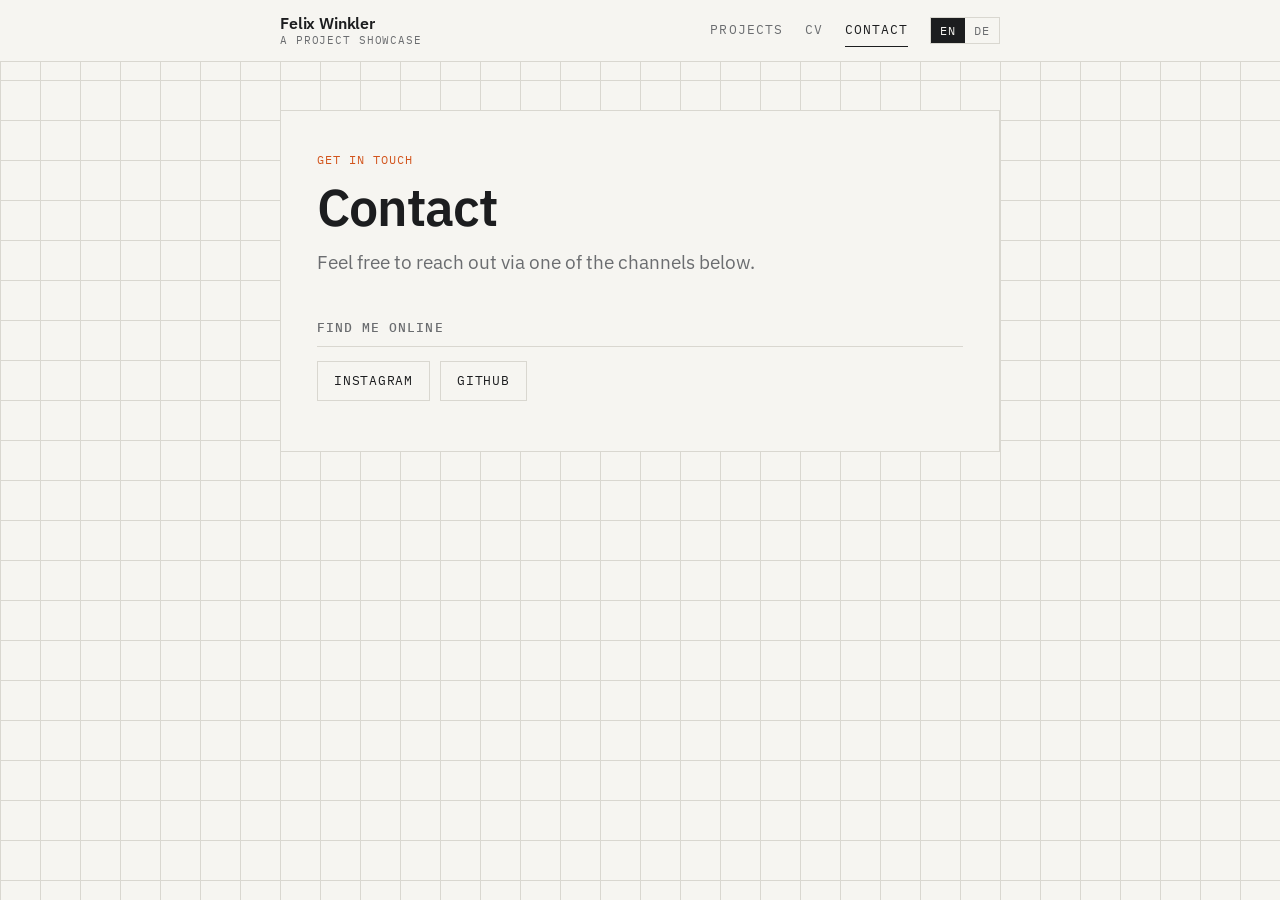
==== contact.html @ 9c03a891 "Rewrite German texts in natural German Co-Authored-By: Claude Sonnet 5.5 <noreply@anthropic.com> Cla" ====
<!doctype html>
<html lang="en" class="no-js">
<head>
<meta charset="utf-8">
<meta name="viewport" content="width=device-width, initial-scale=1">
<title>Contact – Felix Winkler</title>
<meta name="description" content="Get in touch with Felix Winkler.">
<link rel="preconnect" href="https://fonts.googleapis.com">
<link href="https://fonts.googleapis.com/css2?family=IBM+Plex+Mono:wght@400;500&family=IBM+Plex+Sans:wght@400;500;600&display=swap" rel="stylesheet">
<link rel="stylesheet" href="assets/style.css?v=6">
</head>
<body data-title="title.contact">
<header class="site-header">
  <div class="bar">
    <a class="brand" href="index.html">Felix Winkler<small data-i18n="brand.sub">A Project Showcase</small></a>
    <div class="right">
      <nav class="topnav" aria-label="Main">
        <ul>
          <li><a href="projects.html" data-i18n="nav.projects">Projects</a></li>
          <li><a href="cv.html" data-i18n="nav.cv">CV</a></li>
          <li><a href="contact.html" aria-current="page" data-i18n="nav.contact">Contact</a></li>
        </ul>
      </nav>
      <div class="lang" role="group" aria-label="Language">
        <button type="button" data-lang="en">EN</button><button type="button" data-lang="de">DE</button>
      </div>
    </div>
  </div>
</header>
<main>
  <div class="sheet">
    <p class="label" data-i18n="co.label">Get in touch</p>
    <h1 data-i18n="co.h1">Contact</h1>
    <p class="tagline" data-i18n="co.tagline">Feel free to reach out via one of the channels below.</p>

    <h2 data-i18n="co.h.online">Find me online</h2>
    <div class="links" id="social-links"></div>

    <div id="form-section">
      <h2 data-i18n="co.h.msg">Send a message</h2>
      <form class="contact" id="contact-form" method="post">
        <label><span data-i18n="co.f.name">Name</span><input type="text" name="name" required></label>
        <label><span data-i18n="co.f.mail">Your e-mail (for my reply)</span><input type="email" name="email" required></label>
        <label><span data-i18n="co.f.msg">Message</span><textarea name="message" rows="6" required></textarea></label>
        <input class="hp" type="text" name="_gotcha" tabindex="-1" autocomplete="off" aria-hidden="true">
        <button type="submit" data-i18n="co.f.send">Send</button>
        <p class="form-status" id="form-status" role="status"></p>
      </form>
    </div>
  </div>
</main>
<script src="assets/i18n.js?v=6"></script>
<script src="assets/site.js?v=6"></script>
</body>
</html>
---- assets/style.css ----
:root {
  --bg: #f6f5f1;
  --fg: #1c1d1f;
  --muted: #6b6d70;
  --line: #d9d7d0;
  --accent: #d2541c;
}
@media (prefers-color-scheme: dark) {
  :root {
    --bg: #141516;
    --fg: #ecebe7;
    --muted: #9a9b9d;
    --line: #2c2e30;
    --accent: #ee7a43;
  }
}
* { box-sizing: border-box; }
body {
  margin: 0;
  background: var(--bg);
  color: var(--fg);
  font-family: "IBM Plex Sans", system-ui, sans-serif;
  line-height: 1.55;
  background-image:
    linear-gradient(var(--line) 1px, transparent 1px),
    linear-gradient(90deg, var(--line) 1px, transparent 1px);
  background-size: 40px 40px;
  background-attachment: fixed;
}
a { color: var(--accent); text-underline-offset: 3px; }

/* ---------- header ---------- */
.site-header {
  background: var(--bg);
  border-bottom: 1px solid var(--line);
  position: sticky;
  top: 0;
  z-index: 10;
}
.site-header .bar {
  max-width: 760px;
  margin: 0 auto;
  padding: 14px 20px;
  display: flex;
  align-items: center;
  justify-content: space-between;
  gap: 16px;
}
.brand {
  color: var(--fg);
  text-decoration: none;
  font-weight: 600;
  letter-spacing: -.01em;
  line-height: 1.2;
}
.brand small {
  display: block;
  font-family: "IBM Plex Mono", monospace;
  font-weight: 400;
  font-size: 11px;
  letter-spacing: .08em;
  text-transform: uppercase;
  color: var(--muted);
}

/* ---------- top navigation ---------- */
.topnav ul { display: flex; gap: 22px; margin: 0; padding: 0; list-style: none; }
.topnav a {
  display: block;
  padding: 6px 0;
  color: var(--muted);
  text-decoration: none;
  font-family: "IBM Plex Mono", monospace;
  font-size: 13px;
  letter-spacing: .08em;
  text-transform: uppercase;
  border-bottom: 1px solid transparent;
}
.topnav a:hover, .topnav a:focus-visible { color: var(--fg); outline: none; }
.topnav a[aria-current="page"] { color: var(--fg); border-bottom-color: var(--fg); }
@media (max-width: 520px) {
  .site-header .bar { flex-wrap: wrap; }
  .topnav ul { gap: 16px; }
}

/* ---------- language switch ---------- */
.right { display: flex; align-items: center; gap: 22px; }
.lang { display: inline-flex; border: 1px solid var(--line); }
.lang button {
  font-family: "IBM Plex Mono", monospace;
  font-size: 12px;
  letter-spacing: .08em;
  color: var(--muted);
  background: transparent;
  border: 0;
  padding: 5px 9px;
  cursor: pointer;
}
.lang button:hover, .lang button:focus-visible { color: var(--fg); outline: none; }
.lang button[aria-pressed="true"] { background: var(--fg); color: var(--bg); }
@media (max-width: 520px) {
  .right { gap: 14px; }
  .topnav ul { gap: 12px; }
}

/* ---------- content ---------- */
main {
  max-width: 760px;
  margin: 0 auto;
  padding: 48px 20px 96px;
}
.sheet {
  background: var(--bg);
  border: 1px solid var(--line);
  padding: 40px 36px;
}
.label {
  font-family: "IBM Plex Mono", monospace;
  font-size: 12px;
  letter-spacing: .08em;
  text-transform: uppercase;
  color: var(--accent);
  margin: 0 0 10px;
}
h1 {
  font-size: clamp(34px, 7vw, 52px);
  line-height: 1.05;
  margin: 0 0 14px;
  font-weight: 600;
  letter-spacing: -.02em;
}
.tagline {
  font-size: 19px;
  color: var(--muted);
  margin: 0 0 40px;
  max-width: 34em;
}
h2 {
  font-family: "IBM Plex Mono", monospace;
  font-size: 13px;
  font-weight: 500;
  letter-spacing: .08em;
  text-transform: uppercase;
  color: var(--muted);
  border-bottom: 1px solid var(--line);
  padding-bottom: 8px;
  margin: 36px 0 14px;
}
ul.plain { list-style: none; padding: 0; margin: 0; }
ul.plain li { padding: 7px 0; }
li strong { font-weight: 600; }
.edu li { display: flex; justify-content: space-between; gap: 16px; flex-wrap: wrap; }
.edu span { color: var(--muted); font-size: 15px; }
.soon {
  margin-top: 40px;
  padding: 18px 20px;
  border: 1px dashed var(--accent);
  font-family: "IBM Plex Mono", monospace;
  font-size: 14px;
  color: var(--muted);
}
.soon b { color: var(--accent); font-weight: 500; }

/* ---------- contact ---------- */
.links a {
  display: inline-block;
  margin: 0 10px 10px 0;
  padding: 9px 16px;
  border: 1px solid var(--line);
  color: var(--fg);
  text-decoration: none;
  font-family: "IBM Plex Mono", monospace;
  font-size: 13px;
  letter-spacing: .06em;
  text-transform: uppercase;
}
.links a:hover, .links a:focus-visible { border-color: var(--accent); color: var(--accent); outline: none; }
form.contact { display: grid; gap: 14px; max-width: 480px; }
form.contact label { font-size: 14px; color: var(--muted); display: grid; gap: 4px; }
form.contact input, form.contact textarea {
  font: inherit;
  color: var(--fg);
  background: transparent;
  border: 1px solid var(--line);
  padding: 9px 11px;
}
form.contact input:focus, form.contact textarea:focus { border-color: var(--accent); outline: none; }
form.contact button {
  justify-self: start;
  font-family: "IBM Plex Mono", monospace;
  font-size: 13px;
  letter-spacing: .08em;
  text-transform: uppercase;
  color: var(--bg);
  background: var(--accent);
  border: 0;
  padding: 10px 20px;
  cursor: pointer;
}
.hp { position: absolute; left: -9999px; }
.form-status { font-size: 14px; color: var(--muted); min-height: 1.4em; margin: 0; }

@media (max-width: 520px) {
  main { padding-top: 28px; }
  .sheet { padding: 28px 20px; }
}
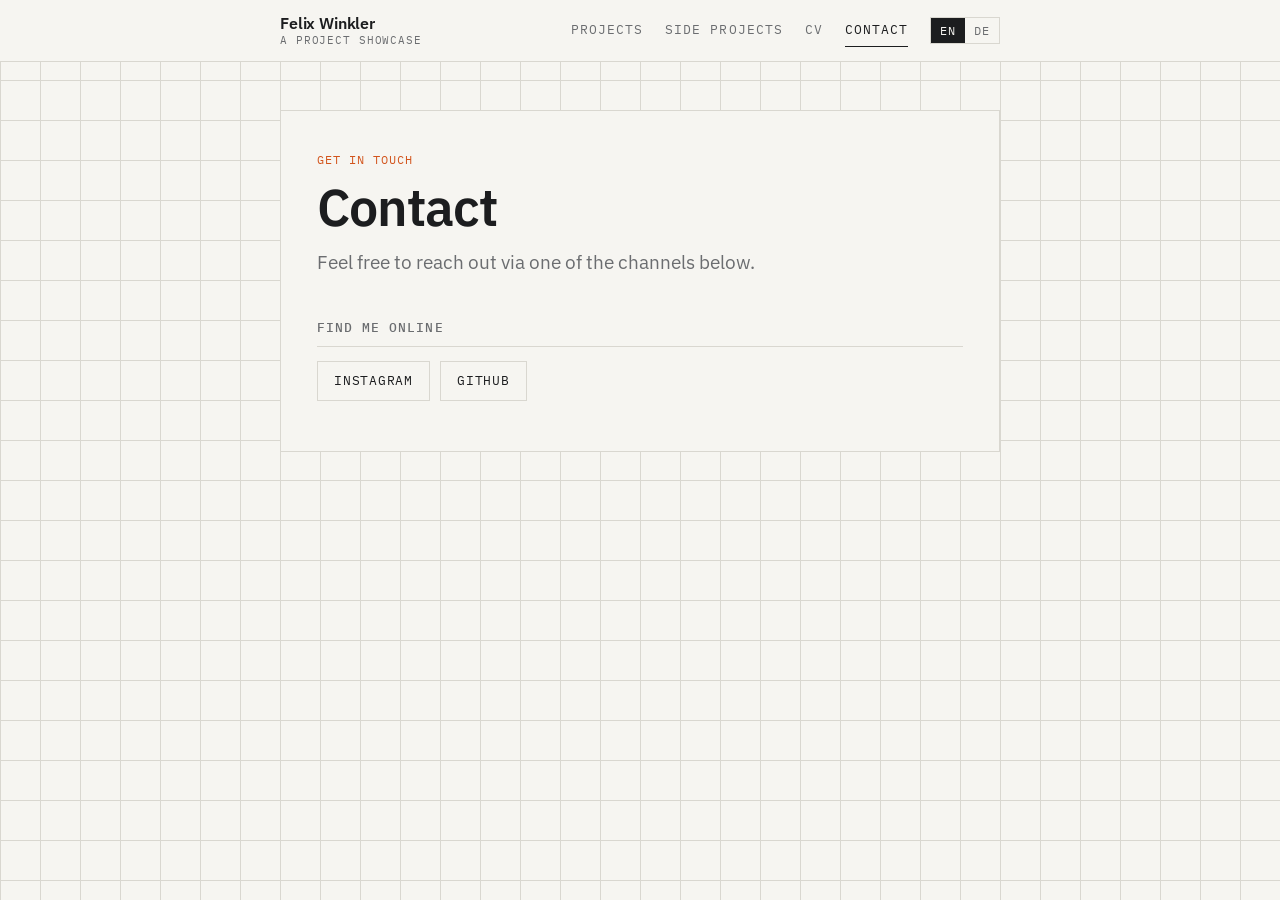
==== commit 51dbdfff: "Add Side Projects page between Projects and CV; tidy mobile header Co-Authored-By: Claude Sonnet 5.5" ====
--- a/contact.html
+++ b/contact.html
@@ -7,7 +7,7 @@
 <meta name="description" content="Get in touch with Felix Winkler.">
 <link rel="preconnect" href="https://fonts.googleapis.com">
 <link href="https://fonts.googleapis.com/css2?family=IBM+Plex+Mono:wght@400;500&family=IBM+Plex+Sans:wght@400;500;600&display=swap" rel="stylesheet">
-<link rel="stylesheet" href="assets/style.css?v=6">
+<link rel="stylesheet" href="assets/style.css?v=14">
 </head>
 <body data-title="title.contact">
 <header class="site-header">
@@ -17,6 +17,7 @@
       <nav class="topnav" aria-label="Main">
         <ul>
           <li><a href="projects.html" data-i18n="nav.projects">Projects</a></li>
+          <li><a href="side-projects.html" data-i18n="nav.side">Side Projects</a></li>
           <li><a href="cv.html" data-i18n="nav.cv">CV</a></li>
           <li><a href="contact.html" aria-current="page" data-i18n="nav.contact">Contact</a></li>
         </ul>
@@ -49,7 +50,7 @@
     </div>
   </div>
 </main>
-<script src="assets/i18n.js?v=6"></script>
-<script src="assets/site.js?v=6"></script>
+<script src="assets/i18n.js?v=14"></script>
+<script src="assets/site.js?v=14"></script>
 </body>
 </html>
--- a/assets/style.css
+++ b/assets/style.css
@@ -64,7 +64,7 @@
 }
 
 /* ---------- top navigation ---------- */
-.topnav ul { display: flex; gap: 22px; margin: 0; padding: 0; list-style: none; }
+.topnav ul { display: flex; flex-wrap: wrap; gap: 4px 22px; margin: 0; padding: 0; list-style: none; }
 .topnav a {
   display: block;
   padding: 6px 0;
@@ -99,8 +99,11 @@
 .lang button:hover, .lang button:focus-visible { color: var(--fg); outline: none; }
 .lang button[aria-pressed="true"] { background: var(--fg); color: var(--bg); }
 @media (max-width: 520px) {
-  .right { gap: 14px; }
-  .topnav ul { gap: 12px; }
+  .right { display: contents; }
+  .brand { order: 1; }
+  .lang { order: 2; }
+  .topnav { order: 3; width: 100%; }
+  .topnav ul { gap: 4px 16px; }
 }
 
 /* ---------- content ---------- */
@@ -151,6 +154,7 @@
 li strong { font-weight: 600; }
 .edu li { display: flex; justify-content: space-between; gap: 16px; flex-wrap: wrap; }
 .edu span { color: var(--muted); font-size: 15px; }
+.edu .role { flex-basis: 100%; margin-top: -2px; }
 .soon {
   margin-top: 40px;
   padding: 18px 20px;
@@ -160,6 +164,14 @@
   color: var(--muted);
 }
 .soon b { color: var(--accent); font-weight: 500; }
+
+/* ---------- side-project log entries ---------- */
+.entry { padding: 18px 0; border-bottom: 1px solid var(--line); }
+.entry:last-child { border-bottom: 0; }
+.entry .meta { font-family: "IBM Plex Mono", monospace; font-size: 12px; letter-spacing: .08em; text-transform: uppercase; color: var(--muted); margin: 0 0 4px; }
+.entry h3 { margin: 0 0 6px; font-size: 18px; font-weight: 600; }
+.entry p { margin: 0 0 8px; }
+.entry img { max-width: 100%; height: auto; display: block; margin-top: 10px; border: 1px solid var(--line); }
 
 /* ---------- contact ---------- */
 .links a {
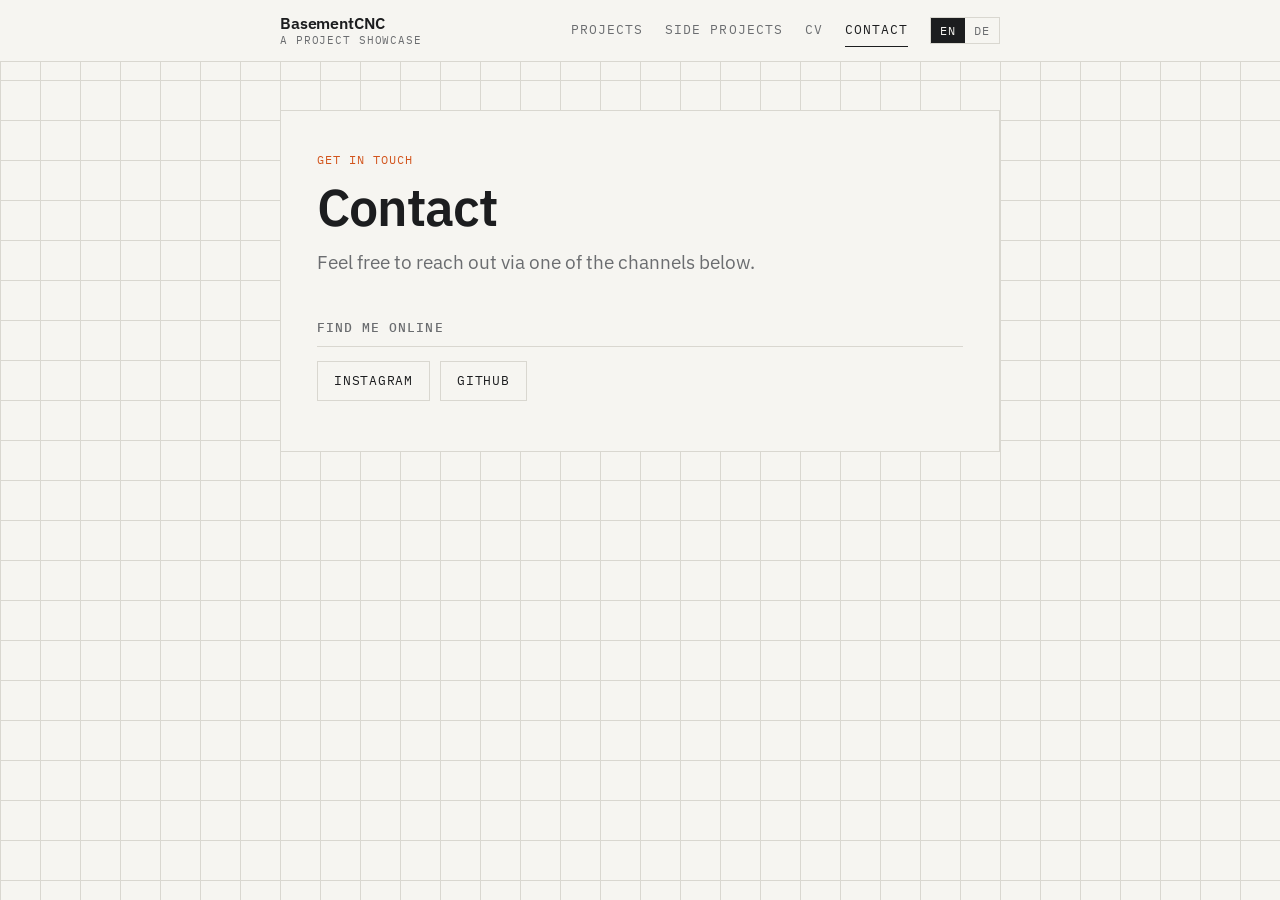
==== commit 08318d16: "Remove full name from site; use BasementCNC brand and new GitHub link Co-Authored-By: Claude Sonnet " ====
--- a/contact.html
+++ b/contact.html
@@ -3,8 +3,8 @@
 <head>
 <meta charset="utf-8">
 <meta name="viewport" content="width=device-width, initial-scale=1">
-<title>Contact – Felix Winkler</title>
-<meta name="description" content="Get in touch with Felix Winkler.">
+<title>Contact – BasementCNC</title>
+<meta name="description" content="Get in touch with BasementCNC.">
 <link rel="preconnect" href="https://fonts.googleapis.com">
 <link href="https://fonts.googleapis.com/css2?family=IBM+Plex+Mono:wght@400;500&family=IBM+Plex+Sans:wght@400;500;600&display=swap" rel="stylesheet">
 <link rel="stylesheet" href="assets/style.css?v=14">
@@ -12,7 +12,7 @@
 <body data-title="title.contact">
 <header class="site-header">
   <div class="bar">
-    <a class="brand" href="index.html">Felix Winkler<small data-i18n="brand.sub">A Project Showcase</small></a>
+    <a class="brand" href="index.html">BasementCNC<small data-i18n="brand.sub">A Project Showcase</small></a>
     <div class="right">
       <nav class="topnav" aria-label="Main">
         <ul>
